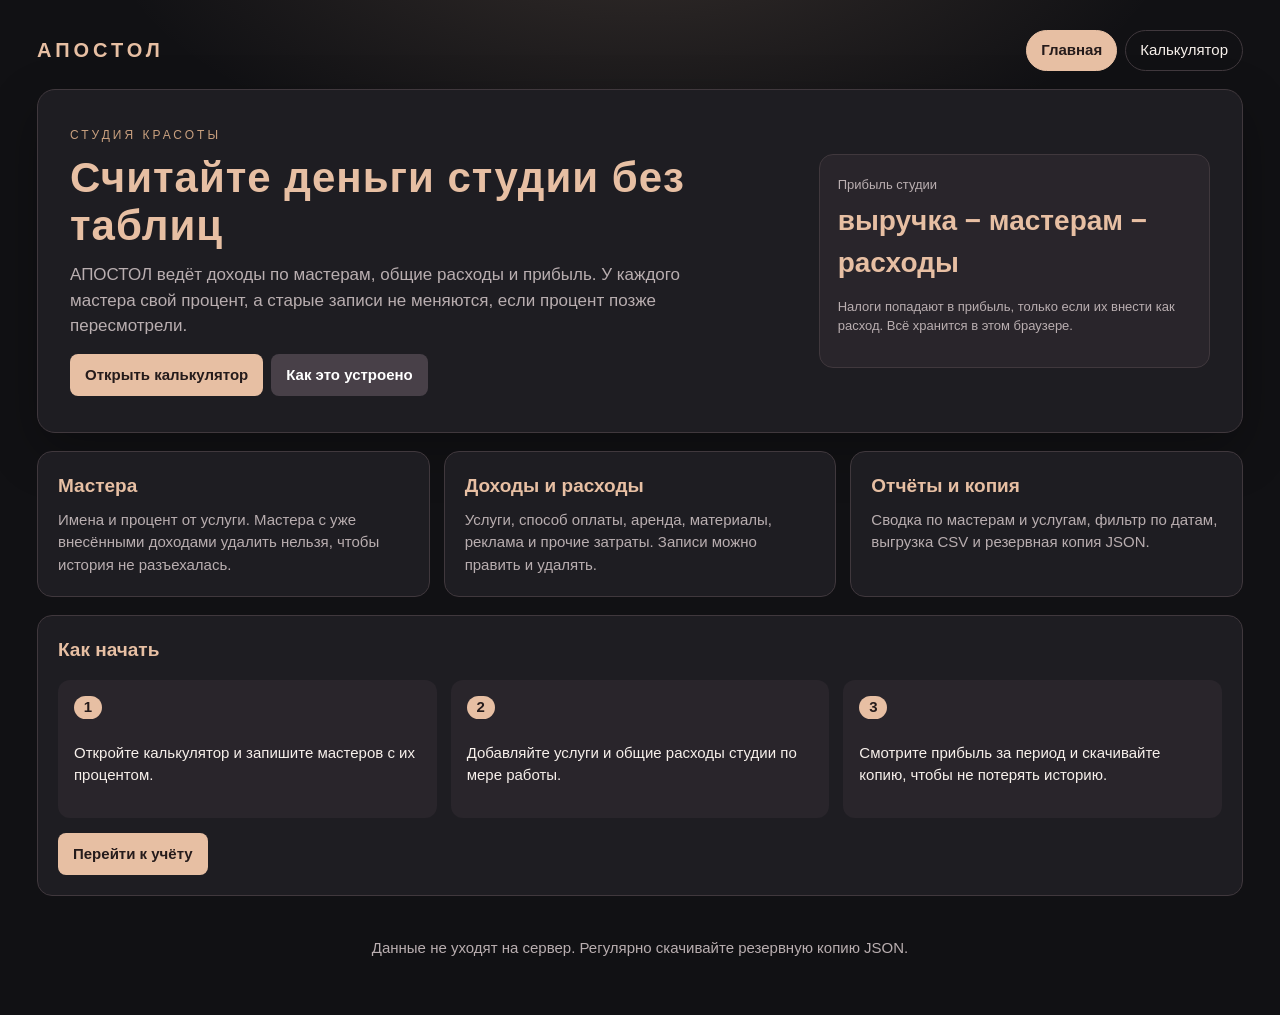
==== index.html @ 134f9582 "Add files via upload" ====
<!DOCTYPE html>
<html lang="ru">
<head>
<meta charset="UTF-8">
<meta name="viewport" content="width=device-width, initial-scale=1">
<meta name="description" content="АПОСТОЛ — учёт выручки, выплат мастерам и прибыли студии красоты. Данные хранятся в браузере.">
<title>АПОСТОЛ — финансы студии красоты</title>
<link rel="stylesheet" href="css/styles.css">
</head>
<body>
<div class="container">

<header class="topbar">
  <a class="brand" href="index.html">АПОСТОЛ</a>
  <nav class="nav" aria-label="Разделы сайта">
    <a href="index.html" aria-current="page">Главная</a>
    <a href="Калькулятор Апостол.html">Калькулятор</a>
  </nav>
</header>

<section class="hero">
  <div>
    <p class="eyebrow">СТУДИЯ КРАСОТЫ</p>
    <h1>Считайте деньги студии без таблиц</h1>
    <p class="lead">
      АПОСТОЛ ведёт доходы по мастерам, общие расходы и прибыль.
      У каждого мастера свой процент, а старые записи не меняются,
      если процент позже пересмотрели.
    </p>
    <div class="actions">
      <a class="button" href="Калькулятор Апостол.html">Открыть калькулятор</a>
      <a class="button secondary" href="#how">Как это устроено</a>
    </div>
  </div>
  <aside class="hero-card" aria-label="Что считает программа">
    <small class="hint">Прибыль студии</small>
    <strong>выручка − мастерам − расходы</strong>
    <p class="hint">
      Налоги попадают в прибыль, только если их внести как расход.
      Всё хранится в этом браузере.
    </p>
  </aside>
</section>

<section class="cards" aria-label="Возможности">
  <article class="card">
    <h2>Мастера</h2>
    <p>
      Имена и процент от услуги. Мастера с уже внесёнными доходами
      удалить нельзя, чтобы история не разъехалась.
    </p>
  </article>
  <article class="card">
    <h2>Доходы и расходы</h2>
    <p>
      Услуги, способ оплаты, аренда, материалы, реклама и прочие
      затраты. Записи можно править и удалять.
    </p>
  </article>
  <article class="card">
    <h2>Отчёты и копия</h2>
    <p>
      Сводка по мастерам и услугам, фильтр по датам, выгрузка CSV
      и резервная копия JSON.
    </p>
  </article>
</section>

<section class="panel" id="how" aria-labelledby="howHeading">
  <h2 id="howHeading">Как начать</h2>
  <div class="steps">
    <div class="step">
      <span>1</span>
      <p>Откройте калькулятор и запишите мастеров с их процентом.</p>
    </div>
    <div class="step">
      <span>2</span>
      <p>Добавляйте услуги и общие расходы студии по мере работы.</p>
    </div>
    <div class="step">
      <span>3</span>
      <p>Смотрите прибыль за период и скачивайте копию, чтобы не потерять историю.</p>
    </div>
  </div>
  <div class="actions">
    <a class="button" href="Калькулятор Апостол.html">Перейти к учёту</a>
  </div>
</section>

<footer class="site-footer">
  <p>Данные не уходят на сервер. Регулярно скачивайте резервную копию JSON.</p>
</footer>

</div>
</body>
</html>
---- css/styles.css ----
:root {
  --bg: #111114;
  --panel: #1e1d22;
  --input: #151418;
  --gold: #e7bfa3;
  --gold-deep: #c9a07f;
  --text: #f7f0eb;
  --muted: #b9aeb0;
  --border: #40383d;
  --green: #a8e2bb;
  --red: #ff9b9b;
  --shadow: 0 18px 50px rgba(0, 0, 0, .28);
}

* { box-sizing: border-box; }

body {
  margin: 0;
  background:
    radial-gradient(900px 420px at 50% -80px, rgba(231, 191, 163, .16), transparent 60%),
    var(--bg);
  color: var(--text);
  font: 15px/1.5 Arial, sans-serif;
}

a { color: inherit; }

.container {
  max-width: 1250px;
  margin: auto;
  padding: 22px;
}

.topbar {
  display: flex;
  align-items: center;
  justify-content: space-between;
  gap: 16px;
  padding: 8px 0 18px;
}

.brand {
  color: var(--gold);
  letter-spacing: 4px;
  font-size: 20px;
  font-weight: bold;
  text-decoration: none;
}

.nav {
  display: flex;
  gap: 8px;
}

.nav a {
  text-decoration: none;
  color: var(--text);
  border: 1px solid var(--border);
  border-radius: 999px;
  padding: 8px 14px;
}

.nav a[aria-current="page"] {
  background: var(--gold);
  color: #251b1b;
  border-color: var(--gold);
  font-weight: bold;
}

header.page {
  text-align: center;
  padding: 8px 0 12px;
}

h1 {
  color: var(--gold);
  letter-spacing: 5px;
  font-size: 34px;
  margin: 0;
}

h2 {
  color: var(--gold);
  font-size: 19px;
  margin-top: 0;
}

.subtitle {
  color: var(--muted);
  letter-spacing: 2px;
}

.panel {
  background: var(--panel);
  border: 1px solid var(--border);
  border-radius: 15px;
  padding: 20px;
  margin: 18px 0;
}

.grid {
  display: grid;
  grid-template-columns: repeat(auto-fit, minmax(175px, 1fr));
  gap: 13px;
}

.stats {
  display: grid;
  grid-template-columns: repeat(auto-fit, minmax(175px, 1fr));
  gap: 12px;
}

.stat {
  background: #29252b;
  border: 1px solid var(--border);
  border-radius: 12px;
  padding: 17px;
}

.stat small {
  color: var(--muted);
  display: block;
}

.stat strong {
  display: block;
  font-size: 23px;
  margin-top: 8px;
  overflow-wrap: anywhere;
}

label {
  display: block;
  color: var(--muted);
  margin-bottom: 5px;
  font-size: 13px;
}

input, select, button, a.button {
  font: inherit;
}

input, select {
  width: 100%;
  padding: 10px;
  min-height: 42px;
  background: var(--input);
  border: 1px solid #62575f;
  border-radius: 8px;
  color: white;
}

button, a.button {
  display: inline-block;
  background: var(--gold);
  border: 0;
  border-radius: 8px;
  padding: 10px 15px;
  color: #251b1b;
  font-weight: bold;
  cursor: pointer;
  text-decoration: none;
}

button:hover, a.button:hover { opacity: .85; }

button.secondary, a.button.secondary {
  background: #484048;
  color: white;
}

button.danger {
  background: #803b46;
  color: white;
}

button:disabled {
  opacity: .45;
  cursor: not-allowed;
}

.actions {
  display: flex;
  flex-wrap: wrap;
  gap: 8px;
  margin-top: 15px;
}

.actions.center { justify-content: center; }

.master-row {
  display: grid;
  grid-template-columns: 1fr 120px auto;
  gap: 10px;
  margin-bottom: 10px;
  align-items: center;
}

.table-wrap { overflow-x: auto; }

table {
  width: 100%;
  min-width: 650px;
  border-collapse: collapse;
}

caption {
  caption-side: top;
  text-align: left;
  color: var(--muted);
  font-size: 13px;
  padding-bottom: 8px;
}

th, td {
  padding: 11px;
  text-align: left;
  border-bottom: 1px solid var(--border);
}

th { color: var(--gold); }

td button {
  padding: 6px 9px;
  margin: 2px;
}

td.empty {
  color: var(--muted);
  text-align: center;
  padding: 22px;
}

.hint {
  font-size: 13px;
  color: var(--muted);
}

.hint.warn { color: var(--red); }

.hidden { display: none; }
.positive { color: var(--green); }
.negative { color: var(--red); }

.hero {
  display: grid;
  grid-template-columns: 1.3fr .7fr;
  gap: 22px;
  align-items: center;
  background: var(--panel);
  border: 1px solid var(--border);
  border-radius: 18px;
  padding: 36px 32px;
  box-shadow: var(--shadow);
}

.eyebrow {
  color: var(--gold-deep);
  letter-spacing: 3px;
  font-size: 12px;
  margin: 0 0 10px;
}

.hero h1 {
  letter-spacing: 1px;
  font-size: 42px;
  line-height: 1.15;
  margin-bottom: 12px;
}

.lead {
  color: var(--muted);
  font-size: 17px;
  max-width: 38em;
  margin: 0 0 8px;
}

.hero-card {
  background: #29252b;
  border: 1px solid var(--border);
  border-radius: 14px;
  padding: 18px;
}

.hero-card strong {
  display: block;
  color: var(--gold);
  font-size: 28px;
  margin-top: 4px;
}

.cards {
  display: grid;
  grid-template-columns: repeat(3, 1fr);
  gap: 14px;
  margin-top: 18px;
}

.card {
  background: var(--panel);
  border: 1px solid var(--border);
  border-radius: 15px;
  padding: 20px;
}

.card h2 { margin-bottom: 8px; }

.card p { margin: 0; color: var(--muted); }

.steps {
  display: grid;
  grid-template-columns: repeat(3, 1fr);
  gap: 14px;
}

.step {
  background: #29252b;
  border-radius: 12px;
  padding: 16px;
}

.step span {
  display: inline-block;
  color: #251b1b;
  background: var(--gold);
  border-radius: 999px;
  min-width: 28px;
  text-align: center;
  font-weight: bold;
  margin-bottom: 8px;
}

.site-footer {
  color: var(--muted);
  text-align: center;
  padding: 8px 0 18px;
}

:focus-visible {
  outline: 2px solid var(--gold);
  outline-offset: 2px;
}

@media (max-width: 800px) {
  .hero,
  .cards,
  .steps {
    grid-template-columns: 1fr;
  }

  .hero { padding: 24px 18px; }
  .hero h1 { font-size: 32px; }
}

@media (max-width: 600px) {
  .container { padding: 12px; }
  .panel { padding: 14px; }
  h1 { font-size: 25px; }
  .topbar { align-items: flex-start; flex-direction: column; }
  .master-row { grid-template-columns: 1fr 90px auto; }
}
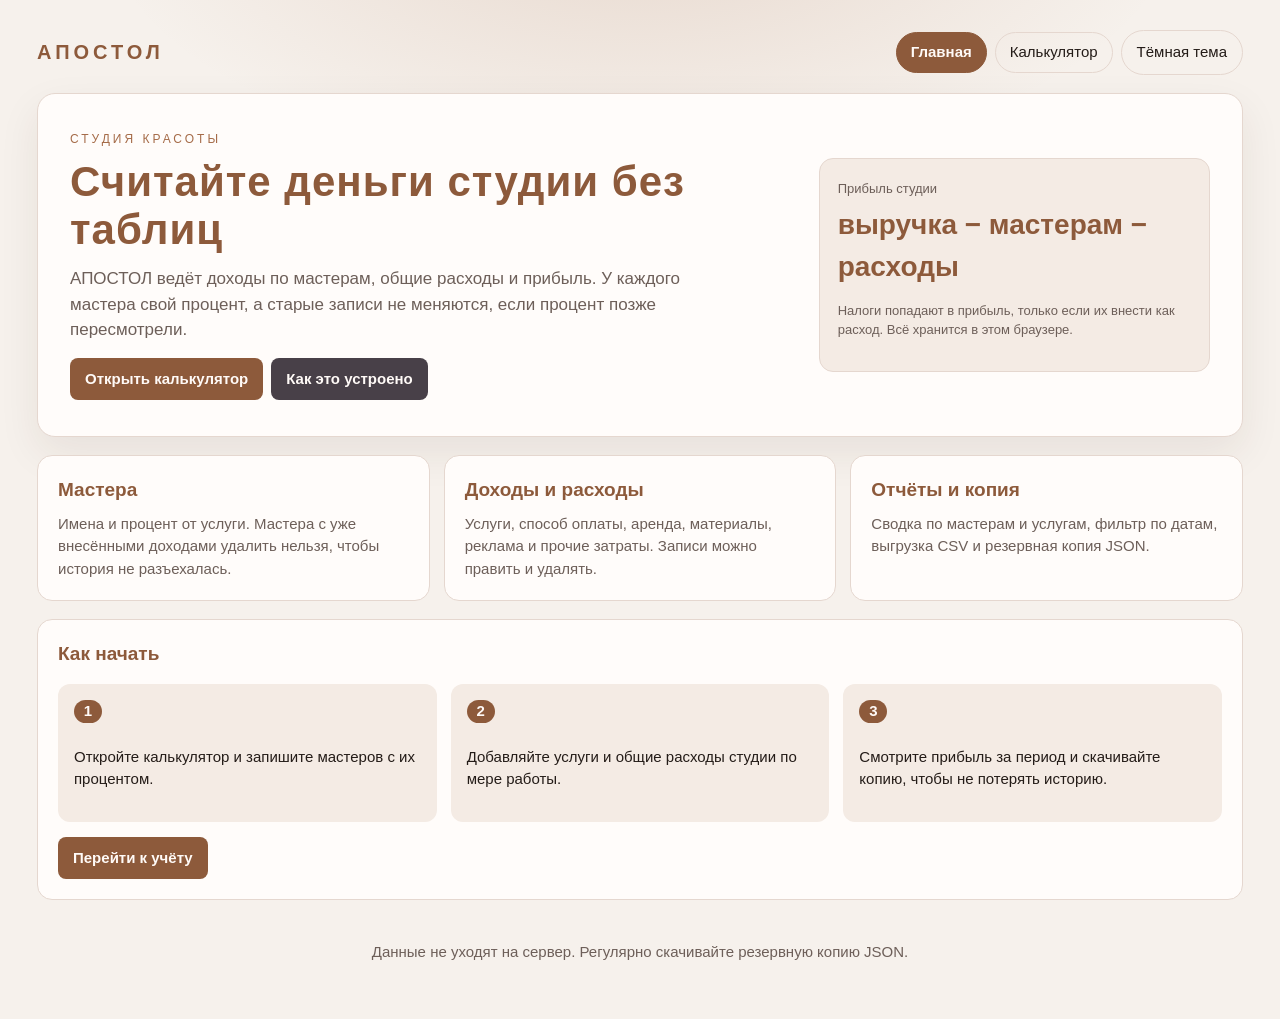
==== commit 0992c6b7: "Update index.html Внесла изменения в страницу индекс, добавив режим темы светлая/темная" ====
--- a/index.html
+++ b/index.html
@@ -6,16 +6,80 @@
 <meta name="description" content="АПОСТОЛ — учёт выручки, выплат мастерам и прибыли студии красоты. Данные хранятся в браузере.">
 <title>АПОСТОЛ — финансы студии красоты</title>
 <link rel="stylesheet" href="css/styles.css">
+<style>
+.top-actions {
+  display: flex;
+  align-items: center;
+  gap: 8px;
+  flex-wrap: wrap;
+}
+
+.theme-toggle {
+  background: transparent;
+  color: var(--text);
+  border: 1px solid var(--border);
+  border-radius: 999px;
+  font-weight: normal;
+}
+
+html[data-theme="light"] {
+  --bg: #f6f1ec;
+  --panel: #fffcfa;
+  --input: #ffffff;
+  --gold: #8d5a3b;
+  --gold-deep: #a56b48;
+  --text: #241c18;
+  --muted: #6d5f59;
+  --border: #e5d7cf;
+  --green: #1f7a45;
+  --red: #b4232c;
+  --shadow: 0 16px 40px rgba(70, 42, 24, .08);
+  color-scheme: light;
+}
+
+html[data-theme="dark"] { color-scheme: dark; }
+
+html[data-theme="light"] body {
+  background:
+    radial-gradient(900px 420px at 50% -80px, rgba(166, 107, 72, .18), transparent 60%),
+    var(--bg);
+}
+
+html[data-theme="light"] .hero-card,
+html[data-theme="light"] .step {
+  background: #f4ebe4;
+}
+
+html[data-theme="light"] a.button,
+html[data-theme="light"] .nav a[aria-current="page"],
+html[data-theme="light"] .step span {
+  color: #fffaf7;
+}
+</style>
+<script>
+(function () {
+  var saved = localStorage.getItem("apostol_theme");
+  var theme = saved === "light" || saved === "dark"
+    ? saved
+    : (matchMedia("(prefers-color-scheme: light)").matches ? "light" : "dark");
+  document.documentElement.setAttribute("data-theme", theme);
+})();
+</script>
 </head>
 <body>
 <div class="container">
 
 <header class="topbar">
   <a class="brand" href="index.html">АПОСТОЛ</a>
-  <nav class="nav" aria-label="Разделы сайта">
-    <a href="index.html" aria-current="page">Главная</a>
-    <a href="Калькулятор Апостол.html">Калькулятор</a>
-  </nav>
+  <div class="top-actions">
+    <nav class="nav" aria-label="Разделы сайта">
+      <a href="index.html" aria-current="page">Главная</a>
+      <a href="Калькулятор Апостол.html">Калькулятор</a>
+    </nav>
+    <button type="button" id="themeToggle" class="theme-toggle" aria-pressed="false">
+      Светлая тема
+    </button>
+  </div>
 </header>
 
 <section class="hero">
@@ -92,5 +156,27 @@
 </footer>
 
 </div>
+<script>
+(function () {
+  var btn = document.getElementById("themeToggle");
+
+  function paint(theme) {
+    var light = theme === "light";
+    document.documentElement.setAttribute("data-theme", theme);
+    btn.setAttribute("aria-pressed", String(light));
+    btn.textContent = light ? "Тёмная тема" : "Светлая тема";
+  }
+
+  paint(document.documentElement.getAttribute("data-theme") || "dark");
+
+  btn.addEventListener("click", function () {
+    var next = document.documentElement.getAttribute("data-theme") === "light"
+      ? "dark"
+      : "light";
+    localStorage.setItem("apostol_theme", next);
+    paint(next);
+  });
+})();
+</script>
 </body>
 </html>
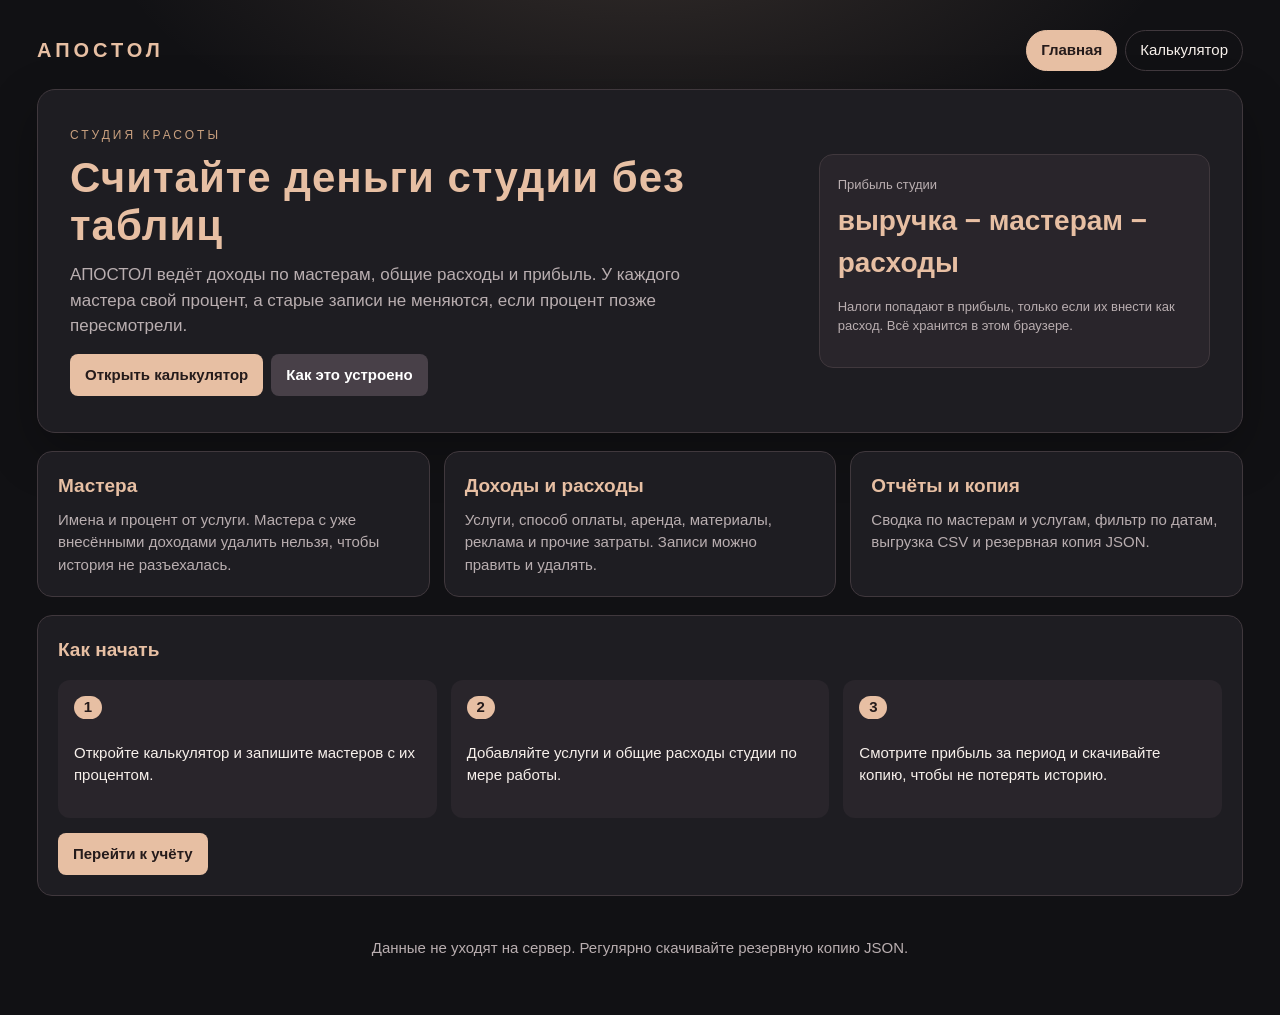
==== commit 3330d72a: "Restore project version 134f958" ====
--- a/index.html
+++ b/index.html
@@ -6,80 +6,16 @@
 <meta name="description" content="АПОСТОЛ — учёт выручки, выплат мастерам и прибыли студии красоты. Данные хранятся в браузере.">
 <title>АПОСТОЛ — финансы студии красоты</title>
 <link rel="stylesheet" href="css/styles.css">
-<style>
-.top-actions {
-  display: flex;
-  align-items: center;
-  gap: 8px;
-  flex-wrap: wrap;
-}
-
-.theme-toggle {
-  background: transparent;
-  color: var(--text);
-  border: 1px solid var(--border);
-  border-radius: 999px;
-  font-weight: normal;
-}
-
-html[data-theme="light"] {
-  --bg: #f6f1ec;
-  --panel: #fffcfa;
-  --input: #ffffff;
-  --gold: #8d5a3b;
-  --gold-deep: #a56b48;
-  --text: #241c18;
-  --muted: #6d5f59;
-  --border: #e5d7cf;
-  --green: #1f7a45;
-  --red: #b4232c;
-  --shadow: 0 16px 40px rgba(70, 42, 24, .08);
-  color-scheme: light;
-}
-
-html[data-theme="dark"] { color-scheme: dark; }
-
-html[data-theme="light"] body {
-  background:
-    radial-gradient(900px 420px at 50% -80px, rgba(166, 107, 72, .18), transparent 60%),
-    var(--bg);
-}
-
-html[data-theme="light"] .hero-card,
-html[data-theme="light"] .step {
-  background: #f4ebe4;
-}
-
-html[data-theme="light"] a.button,
-html[data-theme="light"] .nav a[aria-current="page"],
-html[data-theme="light"] .step span {
-  color: #fffaf7;
-}
-</style>
-<script>
-(function () {
-  var saved = localStorage.getItem("apostol_theme");
-  var theme = saved === "light" || saved === "dark"
-    ? saved
-    : (matchMedia("(prefers-color-scheme: light)").matches ? "light" : "dark");
-  document.documentElement.setAttribute("data-theme", theme);
-})();
-</script>
 </head>
 <body>
 <div class="container">
 
 <header class="topbar">
   <a class="brand" href="index.html">АПОСТОЛ</a>
-  <div class="top-actions">
-    <nav class="nav" aria-label="Разделы сайта">
-      <a href="index.html" aria-current="page">Главная</a>
-      <a href="Калькулятор Апостол.html">Калькулятор</a>
-    </nav>
-    <button type="button" id="themeToggle" class="theme-toggle" aria-pressed="false">
-      Светлая тема
-    </button>
-  </div>
+  <nav class="nav" aria-label="Разделы сайта">
+    <a href="index.html" aria-current="page">Главная</a>
+    <a href="Калькулятор Апостол.html">Калькулятор</a>
+  </nav>
 </header>
 
 <section class="hero">
@@ -156,27 +92,5 @@
 </footer>
 
 </div>
-<script>
-(function () {
-  var btn = document.getElementById("themeToggle");
-
-  function paint(theme) {
-    var light = theme === "light";
-    document.documentElement.setAttribute("data-theme", theme);
-    btn.setAttribute("aria-pressed", String(light));
-    btn.textContent = light ? "Тёмная тема" : "Светлая тема";
-  }
-
-  paint(document.documentElement.getAttribute("data-theme") || "dark");
-
-  btn.addEventListener("click", function () {
-    var next = document.documentElement.getAttribute("data-theme") === "light"
-      ? "dark"
-      : "light";
-    localStorage.setItem("apostol_theme", next);
-    paint(next);
-  });
-})();
-</script>
 </body>
 </html>
